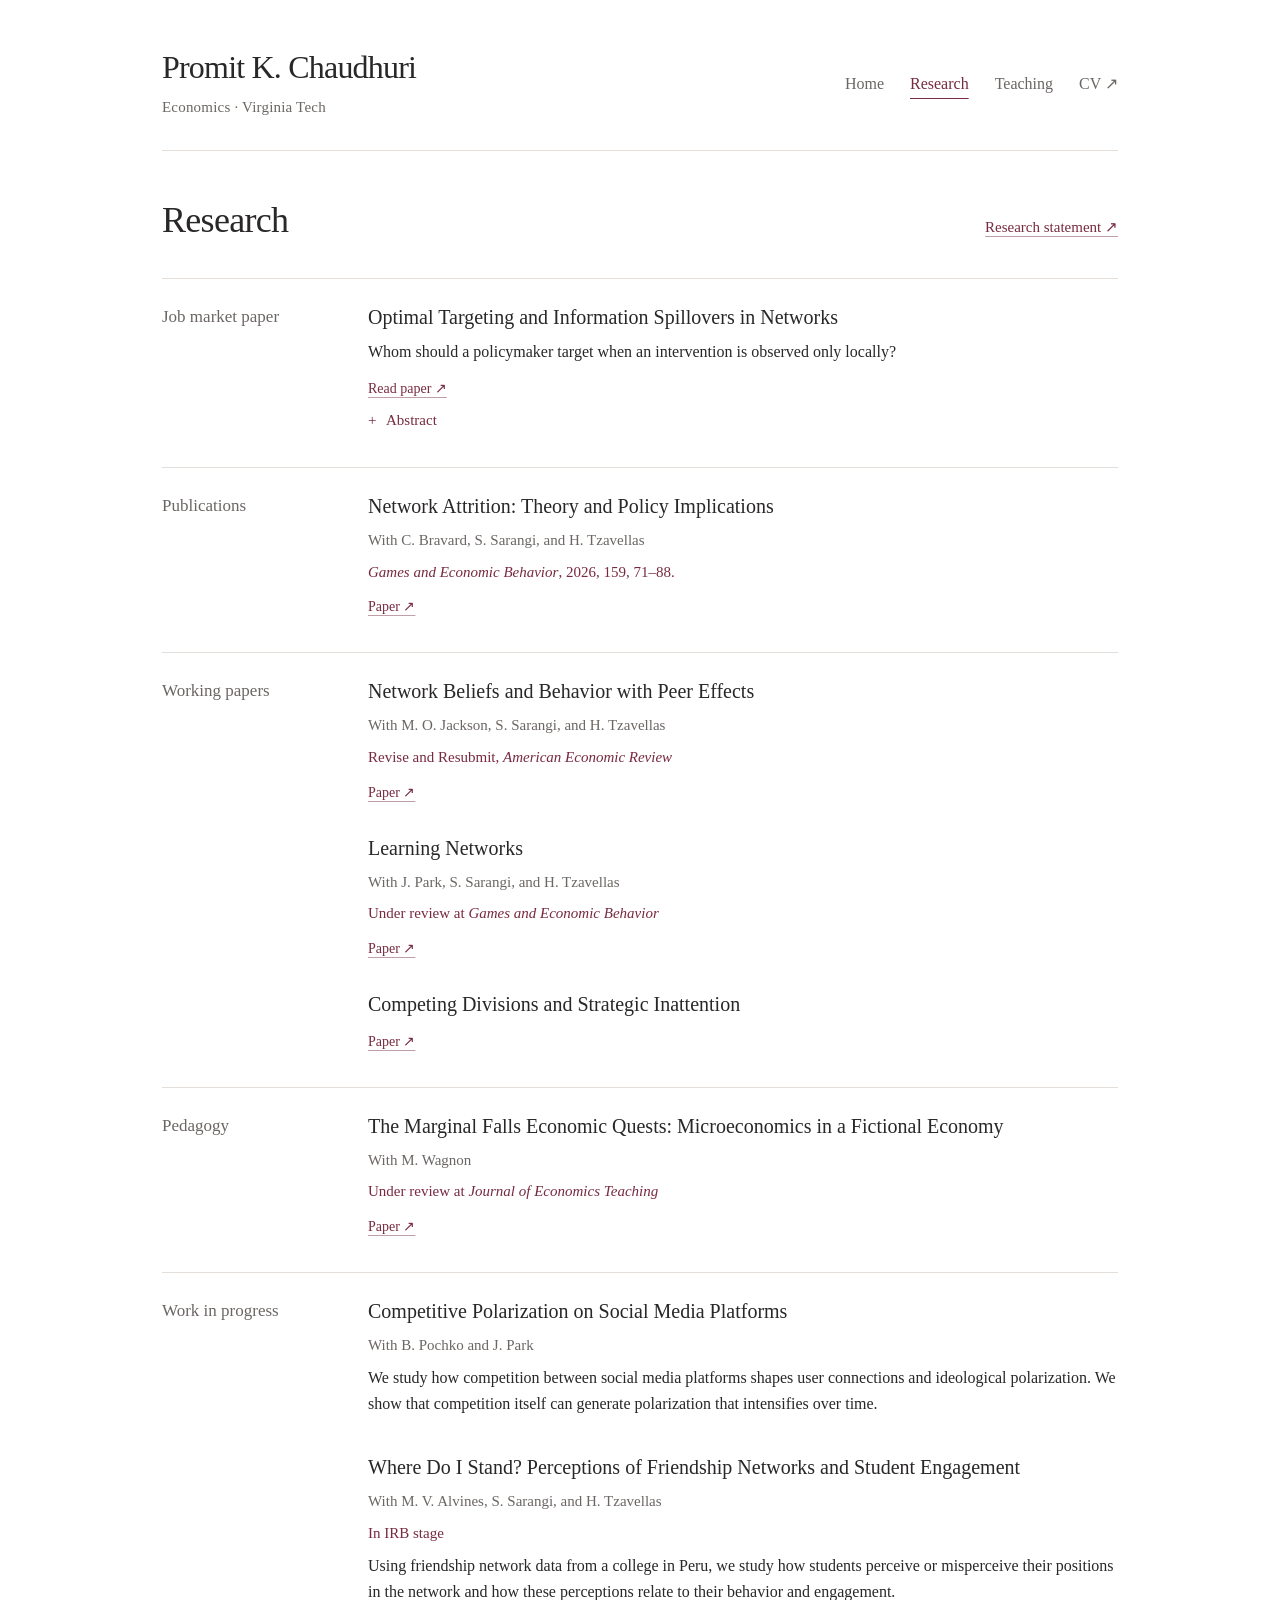
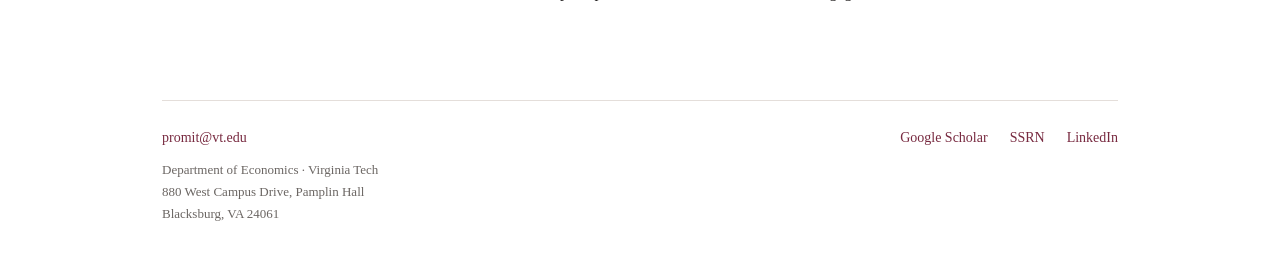
==== research/index.html @ c603f464 "Add research papers and expandable JMP abstract" ====
<!doctype html>
<html lang="en"><head><meta charset="utf-8"><meta name="viewport" content="width=device-width, initial-scale=1"><title>Research | Promit K. Chaudhuri</title><meta name="description" content="Research on networks, game theory, beliefs, and information. Papers by Promit K. Chaudhuri."><meta name="theme-color" content="#ffffff"><link rel="icon" href="../assets/favicon.svg" type="image/svg+xml"><link rel="stylesheet" href="../assets/style.css"><meta property="og:title" content="Research | Promit K. Chaudhuri"><meta property="og:description" content="Research on networks, game theory, beliefs, and information. Papers by Promit K. Chaudhuri."><meta property="og:type" content="website"></head>
<body><a class="skip" href="#main">Skip to content</a><div class="site"><header class="header"><div class="identity"><a href="../index.html" class="name">Promit K. Chaudhuri</a><p>Economics · Virginia Tech</p></div><nav aria-label="Main navigation"><a href="../index.html">Home</a><a href="../research/" class="current" aria-current="page">Research</a><a href="../teaching/">Teaching</a><a href="https://drive.google.com/file/d/14H-Eh-2Era3rM-R32rUMTJbpfiBr0UTq/view">CV ↗</a></nav></header>
<main id="main"><div class="page-heading"><h1>Research</h1><a href="https://drive.google.com/file/d/1G_J1yCYsablwShuq8KaLJvo_XGCaIbyh/view">Research statement ↗</a></div><section class="research-section" id="job-market-paper"><h2>Job market paper</h2><article class="paper"><h3><a href="https://drive.google.com/file/d/1KjEIKVGa2NYc_mQL5tqonnsY8PEgtzRV/view">Optimal Targeting and Information Spillovers in Networks</a></h3><p>Whom should a policymaker target when an intervention is observed only locally?</p><div class="paper-actions"><a href="https://drive.google.com/file/d/1KjEIKVGa2NYc_mQL5tqonnsY8PEgtzRV/view">Read paper ↗</a></div><details><summary>Abstract</summary><p>We study optimal targeting in networks where agents know only their direct connections and removals are locally observed. A fully informed planner chooses a player to remove, thereby determining both which interactions are disrupted and who becomes informed. We show that the effect of removal decomposes into the direct loss of the targeted player’s activity and information spillovers shaped by agents’ beliefs about who else observes the removal. These spillovers can overturn complete-information targeting predictions, making a less-connected player a more effective target than a more influential one. We also identify conditions under which optimal targeting depends on the degrees of the target and her neighbors.</p></details></article></section><section class="research-section"><h2>Publications</h2><article class="paper"><h3><a href="https://papers.ssrn.com/sol3/papers.cfm?abstract_id=5771922">Network Attrition: Theory and Policy Implications</a></h3><p class="coauthors">With C. Bravard, S. Sarangi, and H. Tzavellas</p><p class="status"><em>Games and Economic Behavior</em>, 2026, 159, 71–88.</p><div class="paper-actions"><a href="https://papers.ssrn.com/sol3/papers.cfm?abstract_id=5771922">Paper ↗</a></div></article></section><section class="research-section"><h2>Working papers</h2><article class="paper"><h3><a href="https://papers.ssrn.com/sol3/papers.cfm?abstract_id=5040092">Network Beliefs and Behavior with Peer Effects</a></h3><p class="coauthors">With M. O. Jackson, S. Sarangi, and H. Tzavellas</p><p class="status">Revise and Resubmit, <em>American Economic Review</em></p><div class="paper-actions"><a href="https://papers.ssrn.com/sol3/papers.cfm?abstract_id=5040092">Paper ↗</a></div></article><article class="paper"><h3><a href="https://papers.ssrn.com/sol3/papers.cfm?abstract_id=6819358">Learning Networks</a></h3><p class="coauthors">With J. Park, S. Sarangi, and H. Tzavellas</p><p class="status">Under review at <em>Games and Economic Behavior</em></p><div class="paper-actions"><a href="https://papers.ssrn.com/sol3/papers.cfm?abstract_id=6819358">Paper ↗</a></div></article><article class="paper"><h3><a href="https://drive.google.com/file/d/1c0M4U6HcdyWElwVDs7cWhLvEeSyc_AjD/view">Competing Divisions and Strategic Inattention</a></h3><div class="paper-actions"><a href="https://drive.google.com/file/d/1c0M4U6HcdyWElwVDs7cWhLvEeSyc_AjD/view">Paper ↗</a></div></article></section><section class="research-section"><h2>Pedagogy</h2><article class="paper"><h3><a href="https://papers.ssrn.com/sol3/papers.cfm?abstract_id=7400458">The Marginal Falls Economic Quests: Microeconomics in a Fictional Economy</a></h3><p class="coauthors">With M. Wagnon</p><p class="status">Under review at <em>Journal of Economics Teaching</em></p><div class="paper-actions"><a href="https://papers.ssrn.com/sol3/papers.cfm?abstract_id=7400458">Paper ↗</a></div></article></section><section class="research-section"><h2>Work in progress</h2><article class="paper"><h3>Competitive Polarization on Social Media Platforms</h3><p class="coauthors">With B. Pochko and J. Park</p><p>We study how competition between social media platforms shapes user connections and ideological polarization. We show that competition itself can generate polarization that intensifies over time.</p></article><article class="paper"><h3>Where Do I Stand? Perceptions of Friendship Networks and Student Engagement</h3><p class="coauthors">With M. V. Alvines, S. Sarangi, and H. Tzavellas</p><p class="status">In IRB stage</p><p>Using friendship network data from a college in Peru, we study how students perceive or misperceive their positions in the network and how these perceptions relate to their behavior and engagement.</p></article></section></main>
<footer class="footer"><div><a href="mailto:promit@vt.edu">promit@vt.edu</a><p>Department of Economics · Virginia Tech<br>880 West Campus Drive, Pamplin Hall<br>Blacksburg, VA 24061</p></div><div class="elsewhere"><a href="https://scholar.google.com/citations?hl=en&amp;user=h2QKj5UAAAAJ">Google Scholar</a><a href="https://papers.ssrn.com/sol3/cf_dev/AbsByAuth.cfm?per_id=5896854">SSRN</a><a href="https://www.linkedin.com/in/promit-kanti-chaudhuri-728591126/">LinkedIn</a></div></footer></div></body></html>
---- assets/style.css ----
:root{--ink:#292727;--muted:#6b6663;--accent:#782a40;--line:#e4deda;--paper:#fff;--font:Georgia,'Times New Roman',serif}*{box-sizing:border-box}html{scroll-behavior:smooth}body{margin:0;background:var(--paper);color:var(--ink);font:18px/1.7 var(--font);-webkit-font-smoothing:antialiased}a{color:var(--accent);text-decoration-thickness:1px;text-underline-offset:4px;text-decoration-color:#bfa0a8}a:hover{text-decoration-color:var(--accent);color:#491726}a:focus-visible,summary:focus-visible{outline:2px solid var(--accent);outline-offset:6px}::selection{background:#eedde3}.site{max-width:1040px;margin:0 auto;padding:0 42px}.header{display:flex;justify-content:space-between;align-items:center;gap:28px;padding:48px 0 30px;border-bottom:1px solid var(--line)}.name{font-size:32px;line-height:1.2;letter-spacing:-.8px;color:var(--ink);text-decoration:none}.identity p{font-size:15px;letter-spacing:.2px;margin:7px 0 0;color:var(--muted)}nav{display:flex;gap:26px;font-size:16px}nav a{color:var(--muted);text-decoration:none;padding:8px 0}nav a.current{color:var(--accent);text-decoration:underline;text-decoration-thickness:1px;text-underline-offset:9px}nav a:hover{text-decoration:underline;text-underline-offset:9px}main{padding:48px 0 0;min-height:55vh}.home-layout{display:grid;grid-template-columns:minmax(0,1fr) 236px;gap:68px}.welcome{font-size:27px;font-weight:400;line-height:1.3;margin:0 0 22px}p{margin:0 0 20px}strong{font-weight:600}.profile{padding-top:4px}.profile img{display:block;width:100%;height:auto;aspect-ratio:268/366;object-fit:cover}.profile p{font-size:15px;color:var(--muted);line-height:1.65;margin:18px 0 7px}.profile>a{font-size:15px}.market{color:var(--accent);margin:28px 0 21px;font-size:17px}.document-links{display:flex;flex-wrap:wrap;gap:9px 25px;font-size:15px;line-height:1.7}.footer{border-top:1px solid var(--line);margin:54px 0 0;padding:25px 0 34px;display:flex;justify-content:space-between;gap:32px;font-size:14px;color:var(--muted)}.footer p{font-size:13px;line-height:1.7;margin:9px 0 0}.elsewhere{display:flex;gap:22px;align-items:flex-start}.footer a{text-decoration:none}.footer a:hover{text-decoration:underline}.page-heading{display:flex;justify-content:space-between;align-items:baseline;gap:20px;margin-bottom:36px}.page-heading h1{font-size:36px;font-weight:400;line-height:1.2;letter-spacing:-.7px;margin:0}.page-heading>a{font-size:15px}h2{font-size:21px;font-weight:400;line-height:1.4;margin:0 0 22px}h3{font-size:20px;font-weight:400;line-height:1.45;margin:0 0 7px}.research-section{border-top:1px solid var(--line);padding:24px 0 4px;display:grid;grid-template-columns:170px minmax(0,1fr);column-gap:36px}.research-section h2{grid-column:1;grid-row:1/10;font-size:17px;color:var(--muted);margin:2px 0 0}.paper{grid-column:2;margin-bottom:29px}.paper h3 a{text-decoration:none;color:var(--ink)}.paper h3 a:hover{color:var(--accent);text-decoration:underline}.paper p{font-size:16px;line-height:1.65;margin:7px 0}.paper .coauthors{color:var(--muted);font-size:15px}.paper .status{font-size:15px;color:var(--accent)}.paper-actions{font-size:14px;margin-top:11px}details{font-size:15px;margin-top:8px}summary{color:var(--accent);cursor:pointer;width:fit-content;list-style:none}summary::-webkit-details-marker{display:none}summary:before{content:'+';display:inline-block;width:18px}details[open] summary:before{content:'−'}details p{border-left:1px solid var(--line);padding:6px 0 4px 17px;margin-top:10px!important}.teaching-intro{display:grid;grid-template-columns:minmax(0,1fr) 215px;gap:65px;margin-bottom:40px}.teaching-intro>div>p:first-child{margin-bottom:25px}.teaching-intro h2{font-size:24px;margin-bottom:10px}.teaching-intro img{display:block;width:100%;height:auto}.teaching-section{border-top:1px solid var(--line);padding:26px 0 5px}.teaching-section h2{font-size:23px}.teaching-section h2 span{color:var(--muted);font-size:16px;margin-left:15px}.course{margin:0 0 25px}.course h3{font-size:19px;margin:0}.course p{font-size:15px;color:var(--muted);margin:2px 0}.course>a{font-size:15px}.ta-columns{display:grid;grid-template-columns:1fr 1fr;gap:45px}.ta-columns h3{font-size:17px;color:var(--muted)}.ta-columns ul{list-style:none;padding:0;margin:14px 0 0}.ta-columns li{font-size:17px;margin:0 0 16px;line-height:1.5}.ta-columns li span{display:block;color:var(--muted);font-size:14px}.skip{position:absolute;left:20px;top:-100px;background:white;padding:10px;z-index:10}.skip:focus{top:10px}@media(max-width:800px){.site{padding:0 28px}.header{padding-top:32px;align-items:flex-start;flex-direction:column;gap:18px}nav{gap:28px}.home-layout{gap:34px;grid-template-columns:minmax(0,1fr) 200px}.name{font-size:30px}.research-section{grid-template-columns:140px minmax(0,1fr);gap:20px}.teaching-intro{gap:30px;grid-template-columns:minmax(0,1fr) 190px}.elsewhere{gap:15px}}@media(max-width:600px){body{font-size:17px;line-height:1.7}.site{padding:0 23px}.header{padding:29px 0 21px}.name{font-size:28px}.identity p{font-size:14px}nav{font-size:15px;gap:25px}main{padding-top:32px}.home-layout{display:flex;flex-direction:column;gap:32px}.profile{order:-1;display:grid;grid-template-columns:116px 1fr;column-gap:24px;align-items:start;padding:0}.profile img{grid-row:1/3}.profile p{margin-top:12px;margin-bottom:0;font-size:14px}.profile>a{align-self:start;font-size:14px}.welcome{font-size:25px;margin-bottom:18px}.market{font-size:16px}.document-links{font-size:14px;column-gap:20px}.footer{margin-top:38px;padding-top:23px;flex-direction:column;gap:20px}.elsewhere{flex-wrap:wrap;gap:23px}.page-heading{margin-bottom:29px;display:block}.page-heading h1{font-size:31px;margin-bottom:10px}.research-section{display:block;padding-top:22px}.research-section h2{font-size:15px;color:var(--accent);margin:0 0 20px}.paper h3{font-size:20px}.paper{margin-bottom:30px}.teaching-intro{display:flex;flex-direction:column-reverse;gap:24px}.teaching-intro img{max-width:180px}.teaching-intro h2{font-size:23px}.teaching-section h2 span{display:block;margin:6px 0 0}.ta-columns{grid-template-columns:1fr;gap:20px}}@media(prefers-reduced-motion:reduce){html{scroll-behavior:auto}}@media print{.site{max-width:none;padding:0}.header{padding:0 0 15px}nav,.skip,.footer{display:none}main{padding-top:25px}.home-layout{gap:30px}.profile{width:180px}.paper,.course{break-inside:avoid}details>p{display:block}a{color:inherit;text-decoration:none}}
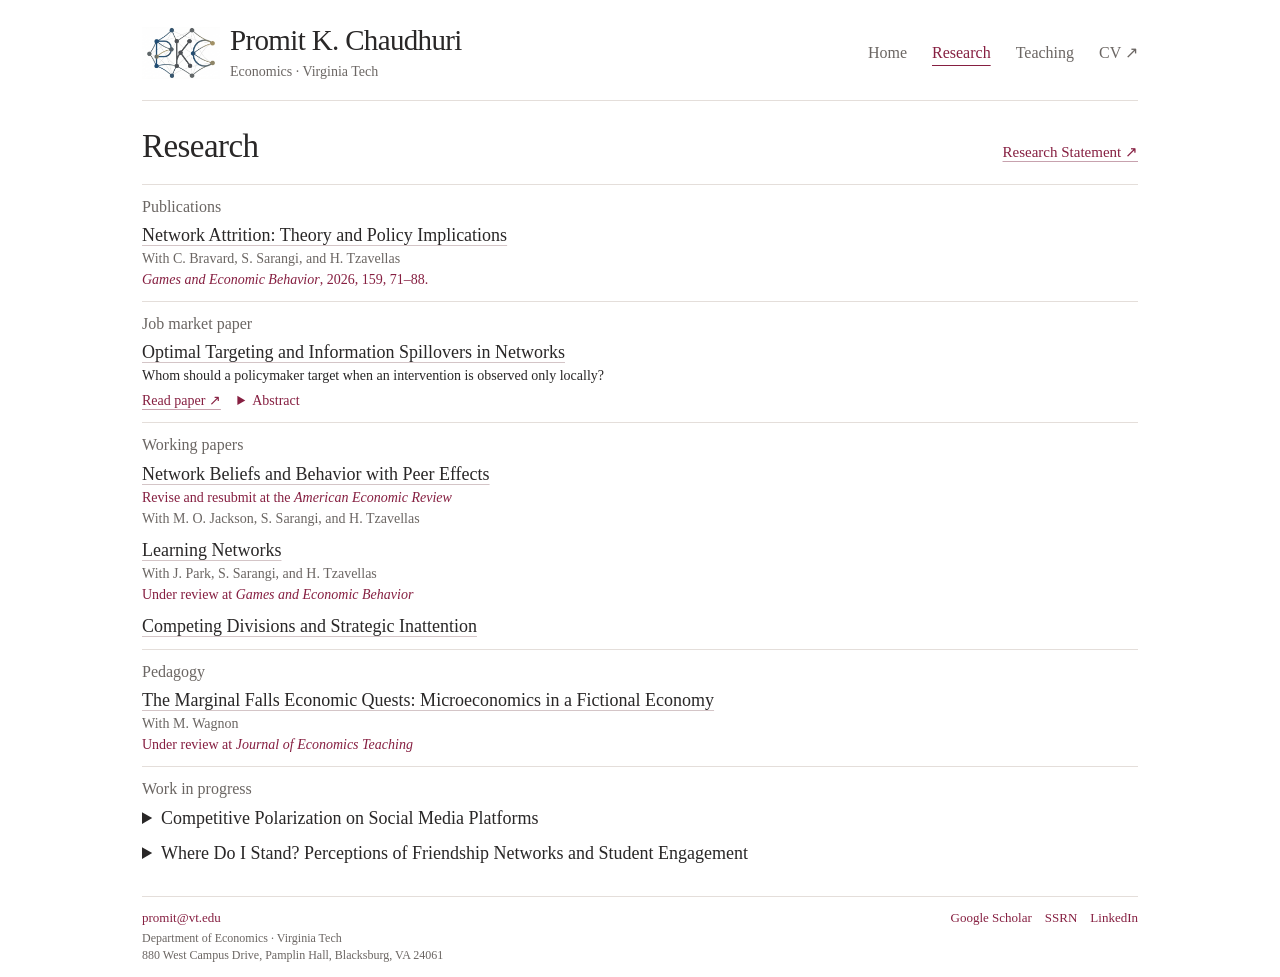
==== commit a1d0e9bc: "Update index.html" ====
--- a/research/index.html
+++ b/research/index.html
@@ -1,5 +1,113 @@
 <!doctype html>
-<html lang="en"><head><meta charset="utf-8"><meta name="viewport" content="width=device-width, initial-scale=1"><title>Research | Promit K. Chaudhuri</title><meta name="description" content="Research on networks, game theory, beliefs, and information. Papers by Promit K. Chaudhuri."><meta name="theme-color" content="#ffffff"><link rel="icon" href="../assets/favicon.svg" type="image/svg+xml"><link rel="stylesheet" href="../assets/style.css"><meta property="og:title" content="Research | Promit K. Chaudhuri"><meta property="og:description" content="Research on networks, game theory, beliefs, and information. Papers by Promit K. Chaudhuri."><meta property="og:type" content="website"></head>
-<body><a class="skip" href="#main">Skip to content</a><div class="site"><header class="header"><div class="identity"><a href="../index.html" class="name">Promit K. Chaudhuri</a><p>Economics · Virginia Tech</p></div><nav aria-label="Main navigation"><a href="../index.html">Home</a><a href="../research/" class="current" aria-current="page">Research</a><a href="../teaching/">Teaching</a><a href="https://drive.google.com/file/d/14H-Eh-2Era3rM-R32rUMTJbpfiBr0UTq/view">CV ↗</a></nav></header>
-<main id="main"><div class="page-heading"><h1>Research</h1><a href="https://drive.google.com/file/d/1G_J1yCYsablwShuq8KaLJvo_XGCaIbyh/view">Research statement ↗</a></div><section class="research-section" id="job-market-paper"><h2>Job market paper</h2><article class="paper"><h3><a href="https://drive.google.com/file/d/1KjEIKVGa2NYc_mQL5tqonnsY8PEgtzRV/view">Optimal Targeting and Information Spillovers in Networks</a></h3><p>Whom should a policymaker target when an intervention is observed only locally?</p><div class="paper-actions"><a href="https://drive.google.com/file/d/1KjEIKVGa2NYc_mQL5tqonnsY8PEgtzRV/view">Read paper ↗</a></div><details><summary>Abstract</summary><p>We study optimal targeting in networks where agents know only their direct connections and removals are locally observed. A fully informed planner chooses a player to remove, thereby determining both which interactions are disrupted and who becomes informed. We show that the effect of removal decomposes into the direct loss of the targeted player’s activity and information spillovers shaped by agents’ beliefs about who else observes the removal. These spillovers can overturn complete-information targeting predictions, making a less-connected player a more effective target than a more influential one. We also identify conditions under which optimal targeting depends on the degrees of the target and her neighbors.</p></details></article></section><section class="research-section"><h2>Publications</h2><article class="paper"><h3><a href="https://papers.ssrn.com/sol3/papers.cfm?abstract_id=5771922">Network Attrition: Theory and Policy Implications</a></h3><p class="coauthors">With C. Bravard, S. Sarangi, and H. Tzavellas</p><p class="status"><em>Games and Economic Behavior</em>, 2026, 159, 71–88.</p><div class="paper-actions"><a href="https://papers.ssrn.com/sol3/papers.cfm?abstract_id=5771922">Paper ↗</a></div></article></section><section class="research-section"><h2>Working papers</h2><article class="paper"><h3><a href="https://papers.ssrn.com/sol3/papers.cfm?abstract_id=5040092">Network Beliefs and Behavior with Peer Effects</a></h3><p class="coauthors">With M. O. Jackson, S. Sarangi, and H. Tzavellas</p><p class="status">Revise and Resubmit, <em>American Economic Review</em></p><div class="paper-actions"><a href="https://papers.ssrn.com/sol3/papers.cfm?abstract_id=5040092">Paper ↗</a></div></article><article class="paper"><h3><a href="https://papers.ssrn.com/sol3/papers.cfm?abstract_id=6819358">Learning Networks</a></h3><p class="coauthors">With J. Park, S. Sarangi, and H. Tzavellas</p><p class="status">Under review at <em>Games and Economic Behavior</em></p><div class="paper-actions"><a href="https://papers.ssrn.com/sol3/papers.cfm?abstract_id=6819358">Paper ↗</a></div></article><article class="paper"><h3><a href="https://drive.google.com/file/d/1c0M4U6HcdyWElwVDs7cWhLvEeSyc_AjD/view">Competing Divisions and Strategic Inattention</a></h3><div class="paper-actions"><a href="https://drive.google.com/file/d/1c0M4U6HcdyWElwVDs7cWhLvEeSyc_AjD/view">Paper ↗</a></div></article></section><section class="research-section"><h2>Pedagogy</h2><article class="paper"><h3><a href="https://papers.ssrn.com/sol3/papers.cfm?abstract_id=7400458">The Marginal Falls Economic Quests: Microeconomics in a Fictional Economy</a></h3><p class="coauthors">With M. Wagnon</p><p class="status">Under review at <em>Journal of Economics Teaching</em></p><div class="paper-actions"><a href="https://papers.ssrn.com/sol3/papers.cfm?abstract_id=7400458">Paper ↗</a></div></article></section><section class="research-section"><h2>Work in progress</h2><article class="paper"><h3>Competitive Polarization on Social Media Platforms</h3><p class="coauthors">With B. Pochko and J. Park</p><p>We study how competition between social media platforms shapes user connections and ideological polarization. We show that competition itself can generate polarization that intensifies over time.</p></article><article class="paper"><h3>Where Do I Stand? Perceptions of Friendship Networks and Student Engagement</h3><p class="coauthors">With M. V. Alvines, S. Sarangi, and H. Tzavellas</p><p class="status">In IRB stage</p><p>Using friendship network data from a college in Peru, we study how students perceive or misperceive their positions in the network and how these perceptions relate to their behavior and engagement.</p></article></section></main>
-<footer class="footer"><div><a href="mailto:promit@vt.edu">promit@vt.edu</a><p>Department of Economics · Virginia Tech<br>880 West Campus Drive, Pamplin Hall<br>Blacksburg, VA 24061</p></div><div class="elsewhere"><a href="https://scholar.google.com/citations?hl=en&amp;user=h2QKj5UAAAAJ">Google Scholar</a><a href="https://papers.ssrn.com/sol3/cf_dev/AbsByAuth.cfm?per_id=5896854">SSRN</a><a href="https://www.linkedin.com/in/promit-kanti-chaudhuri-728591126/">LinkedIn</a></div></footer></div></body></html>
+<html lang="en">
+  <head>
+    <meta charset="utf-8">
+    <meta name="viewport" content="width=device-width, initial-scale=1">
+    <title>Research | Promit K. Chaudhuri</title>
+    <meta name="description" content="Research on networks, game theory, beliefs, and information. Papers by Promit K. Chaudhuri.">
+    <meta name="theme-color" content="#ffffff">
+    <link rel="icon" href="../assets/favicon.svg" type="image/svg+xml">
+    <link rel="stylesheet" href="../assets/style.css">
+    <meta property="og:title" content="Research | Promit K. Chaudhuri">
+    <meta property="og:description" content="Research on networks, game theory, beliefs, and information. Papers by Promit K. Chaudhuri.">
+    <meta property="og:type" content="website">
+  </head>
+  <body>
+    <a class="skip" href="#main">Skip to content</a>
+    <div class="site">
+      <header class="header">
+        <a href="../index.html" class="identity">
+        <img class="header-logo" src="../assets/pkc-logo.png" width="78" height="52" alt="">
+        <span><span class="name">Promit K. Chaudhuri</span><span class="affiliation">Economics · Virginia Tech</span></span>
+        </a>
+        <nav aria-label="Main navigation">
+          <a href="../index.html">Home</a>
+          <a href="../research/" class="current" aria-current="page">Research</a>
+          <a href="../teaching/">Teaching</a>
+          <a href="https://drive.google.com/file/d/14H-Eh-2Era3rM-R32rUMTJbpfiBr0UTq/view">CV ↗</a>
+        </nav>
+      </header>
+      <main id="main" class="research-main">
+        <div class="page-heading">
+          <h1>Research</h1><a href="https://drive.google.com/file/d/1G_J1yCYsablwShuq8KaLJvo_XGCaIbyh/view">Research Statement ↗</a>
+        </div>
+        <section class="research-section">
+          <h2>Publications</h2>
+          <article class="paper">
+            <h3><a href="https://papers.ssrn.com/sol3/papers.cfm?abstract_id=5771922">Network Attrition: Theory and Policy Implications</a>
+            </h3>
+            <p class="coauthors">With C. Bravard, S. Sarangi, and H. Tzavellas</p>
+            <p class="status"><em>Games and Economic Behavior</em>, 2026, 159, 71–88.</p>
+          </article>
+        </section>
+        <section class="research-section" id="job-market-paper">
+          <h2>Job market paper</h2>
+          <article class="paper">
+            <h3><a href="https://drive.google.com/file/d/1KjEIKVGa2NYc_mQL5tqonnsY8PEgtzRV/view">Optimal Targeting and Information Spillovers in Networks</a>
+            </h3>
+            <p>Whom should a policymaker target when an intervention is observed only locally?</p>
+            <div class="paper-actions"><a href="https://drive.google.com/file/d/1KjEIKVGa2NYc_mQL5tqonnsY8PEgtzRV/view">Read paper ↗</a>
+              <details>
+                <summary>Abstract</summary>
+                <p>We study optimal targeting in networks where agents know only their direct connections and removals are locally observed. A fully informed planner chooses a player to remove, thereby determining both which interactions are disrupted and who becomes informed. We show that the effect of removal decomposes into the direct loss of the targeted player’s activity and information spillovers shaped by agents’ beliefs about who else observes the removal. These spillovers can overturn complete-information targeting predictions, making a less-connected player a more effective target than a more influential one. We also identify conditions under which optimal targeting depends on the degrees of the target and her neighbors.</p>
+              </details>
+            </div>
+          </article>
+        </section>
+        <section class="research-section">
+          <h2>Working papers</h2>
+          <article class="paper">
+            <h3><a href="https://papers.ssrn.com/sol3/papers.cfm?abstract_id=5040092">Network Beliefs and Behavior with Peer Effects</a>
+            </h3>
+            <p class="status">Revise and resubmit at the <em>American Economic Review</em>
+            </p>
+            <p class="coauthors">With M. O. Jackson, S. Sarangi, and H. Tzavellas</p>
+          </article>
+          <article class="paper">
+            <h3><a href="https://papers.ssrn.com/sol3/papers.cfm?abstract_id=6819358">Learning Networks</a>
+            </h3>
+            <p class="coauthors">With J. Park, S. Sarangi, and H. Tzavellas</p>
+            <p class="status">Under review at <em>Games and Economic Behavior</em>
+            </p>
+          </article>
+          <article class="paper">
+            <h3><a href="https://drive.google.com/file/d/1c0M4U6HcdyWElwVDs7cWhLvEeSyc_AjD/view">Competing Divisions and Strategic Inattention</a>
+            </h3>
+          </article>
+        </section>
+        <section class="research-section">
+          <h2>Pedagogy</h2>
+          <article class="paper">
+            <h3><a href="https://papers.ssrn.com/sol3/papers.cfm?abstract_id=7400458">The Marginal Falls Economic Quests: Microeconomics in a Fictional Economy</a>
+            </h3>
+            <p class="coauthors">With M. Wagnon</p>
+            <p class="status">Under review at <em>Journal of Economics Teaching</em>
+            </p>
+          </article>
+        </section>
+        <section class="research-section">
+          <h2>Work in progress</h2>
+          <article class="paper">
+            <details class="project">
+              <summary>Competitive Polarization on Social Media Platforms</summary>
+              <p class="coauthors">With B. Pochko and J. Park</p>
+              <p>We study how competition between social media platforms shapes user connections and ideological polarization. We show that competition itself can generate polarization that intensifies over time.</p>
+            </details>
+          </article>
+          <article class="paper">
+            <details class="project">
+              <summary>Where Do I Stand? Perceptions of Friendship Networks and Student Engagement</summary>
+              <p class="coauthors">With M. V. Alvines, S. Sarangi, and H. Tzavellas</p>
+              <p class="status">In IRB stage</p>
+              <p>Using friendship network data from a college in Peru, we study how students perceive or misperceive their positions in the network and how these perceptions relate to their behavior and engagement.</p>
+            </details>
+          </article>
+        </section>
+      </main>
+      <footer class="footer">
+        <div><a href="mailto:promit@vt.edu">promit@vt.edu</a><p>Department of Economics · Virginia Tech<br>880 West Campus Drive, Pamplin Hall, Blacksburg, VA 24061</p></div>
+        <div class="elsewhere"><a href="https://scholar.google.com/citations?hl=en&amp;user=h2QKj5UAAAAJ">Google Scholar</a><a href="https://papers.ssrn.com/sol3/cf_dev/AbsByAuth.cfm?per_id=5896854">SSRN</a><a href="https://www.linkedin.com/in/promit-kanti-chaudhuri-728591126/">LinkedIn</a></div>
+      </footer>
+    </div>
+  </body>
+</html>
--- a/assets/style.css
+++ b/assets/style.css
@@ -1 +1,179 @@
-:root{--ink:#292727;--muted:#6b6663;--accent:#782a40;--line:#e4deda;--paper:#fff;--font:Georgia,'Times New Roman',serif}*{box-sizing:border-box}html{scroll-behavior:smooth}body{margin:0;background:var(--paper);color:var(--ink);font:18px/1.7 var(--font);-webkit-font-smoothing:antialiased}a{color:var(--accent);text-decoration-thickness:1px;text-underline-offset:4px;text-decoration-color:#bfa0a8}a:hover{text-decoration-color:var(--accent);color:#491726}a:focus-visible,summary:focus-visible{outline:2px solid var(--accent);outline-offset:6px}::selection{background:#eedde3}.site{max-width:1040px;margin:0 auto;padding:0 42px}.header{display:flex;justify-content:space-between;align-items:center;gap:28px;padding:48px 0 30px;border-bottom:1px solid var(--line)}.name{font-size:32px;line-height:1.2;letter-spacing:-.8px;color:var(--ink);text-decoration:none}.identity p{font-size:15px;letter-spacing:.2px;margin:7px 0 0;color:var(--muted)}nav{display:flex;gap:26px;font-size:16px}nav a{color:var(--muted);text-decoration:none;padding:8px 0}nav a.current{color:var(--accent);text-decoration:underline;text-decoration-thickness:1px;text-underline-offset:9px}nav a:hover{text-decoration:underline;text-underline-offset:9px}main{padding:48px 0 0;min-height:55vh}.home-layout{display:grid;grid-template-columns:minmax(0,1fr) 236px;gap:68px}.welcome{font-size:27px;font-weight:400;line-height:1.3;margin:0 0 22px}p{margin:0 0 20px}strong{font-weight:600}.profile{padding-top:4px}.profile img{display:block;width:100%;height:auto;aspect-ratio:268/366;object-fit:cover}.profile p{font-size:15px;color:var(--muted);line-height:1.65;margin:18px 0 7px}.profile>a{font-size:15px}.market{color:var(--accent);margin:28px 0 21px;font-size:17px}.document-links{display:flex;flex-wrap:wrap;gap:9px 25px;font-size:15px;line-height:1.7}.footer{border-top:1px solid var(--line);margin:54px 0 0;padding:25px 0 34px;display:flex;justify-content:space-between;gap:32px;font-size:14px;color:var(--muted)}.footer p{font-size:13px;line-height:1.7;margin:9px 0 0}.elsewhere{display:flex;gap:22px;align-items:flex-start}.footer a{text-decoration:none}.footer a:hover{text-decoration:underline}.page-heading{display:flex;justify-content:space-between;align-items:baseline;gap:20px;margin-bottom:36px}.page-heading h1{font-size:36px;font-weight:400;line-height:1.2;letter-spacing:-.7px;margin:0}.page-heading>a{font-size:15px}h2{font-size:21px;font-weight:400;line-height:1.4;margin:0 0 22px}h3{font-size:20px;font-weight:400;line-height:1.45;margin:0 0 7px}.research-section{border-top:1px solid var(--line);padding:24px 0 4px;display:grid;grid-template-columns:170px minmax(0,1fr);column-gap:36px}.research-section h2{grid-column:1;grid-row:1/10;font-size:17px;color:var(--muted);margin:2px 0 0}.paper{grid-column:2;margin-bottom:29px}.paper h3 a{text-decoration:none;color:var(--ink)}.paper h3 a:hover{color:var(--accent);text-decoration:underline}.paper p{font-size:16px;line-height:1.65;margin:7px 0}.paper .coauthors{color:var(--muted);font-size:15px}.paper .status{font-size:15px;color:var(--accent)}.paper-actions{font-size:14px;margin-top:11px}details{font-size:15px;margin-top:8px}summary{color:var(--accent);cursor:pointer;width:fit-content;list-style:none}summary::-webkit-details-marker{display:none}summary:before{content:'+';display:inline-block;width:18px}details[open] summary:before{content:'−'}details p{border-left:1px solid var(--line);padding:6px 0 4px 17px;margin-top:10px!important}.teaching-intro{display:grid;grid-template-columns:minmax(0,1fr) 215px;gap:65px;margin-bottom:40px}.teaching-intro>div>p:first-child{margin-bottom:25px}.teaching-intro h2{font-size:24px;margin-bottom:10px}.teaching-intro img{display:block;width:100%;height:auto}.teaching-section{border-top:1px solid var(--line);padding:26px 0 5px}.teaching-section h2{font-size:23px}.teaching-section h2 span{color:var(--muted);font-size:16px;margin-left:15px}.course{margin:0 0 25px}.course h3{font-size:19px;margin:0}.course p{font-size:15px;color:var(--muted);margin:2px 0}.course>a{font-size:15px}.ta-columns{display:grid;grid-template-columns:1fr 1fr;gap:45px}.ta-columns h3{font-size:17px;color:var(--muted)}.ta-columns ul{list-style:none;padding:0;margin:14px 0 0}.ta-columns li{font-size:17px;margin:0 0 16px;line-height:1.5}.ta-columns li span{display:block;color:var(--muted);font-size:14px}.skip{position:absolute;left:20px;top:-100px;background:white;padding:10px;z-index:10}.skip:focus{top:10px}@media(max-width:800px){.site{padding:0 28px}.header{padding-top:32px;align-items:flex-start;flex-direction:column;gap:18px}nav{gap:28px}.home-layout{gap:34px;grid-template-columns:minmax(0,1fr) 200px}.name{font-size:30px}.research-section{grid-template-columns:140px minmax(0,1fr);gap:20px}.teaching-intro{gap:30px;grid-template-columns:minmax(0,1fr) 190px}.elsewhere{gap:15px}}@media(max-width:600px){body{font-size:17px;line-height:1.7}.site{padding:0 23px}.header{padding:29px 0 21px}.name{font-size:28px}.identity p{font-size:14px}nav{font-size:15px;gap:25px}main{padding-top:32px}.home-layout{display:flex;flex-direction:column;gap:32px}.profile{order:-1;display:grid;grid-template-columns:116px 1fr;column-gap:24px;align-items:start;padding:0}.profile img{grid-row:1/3}.profile p{margin-top:12px;margin-bottom:0;font-size:14px}.profile>a{align-self:start;font-size:14px}.welcome{font-size:25px;margin-bottom:18px}.market{font-size:16px}.document-links{font-size:14px;column-gap:20px}.footer{margin-top:38px;padding-top:23px;flex-direction:column;gap:20px}.elsewhere{flex-wrap:wrap;gap:23px}.page-heading{margin-bottom:29px;display:block}.page-heading h1{font-size:31px;margin-bottom:10px}.research-section{display:block;padding-top:22px}.research-section h2{font-size:15px;color:var(--accent);margin:0 0 20px}.paper h3{font-size:20px}.paper{margin-bottom:30px}.teaching-intro{display:flex;flex-direction:column-reverse;gap:24px}.teaching-intro img{max-width:180px}.teaching-intro h2{font-size:23px}.teaching-section h2 span{display:block;margin:6px 0 0}.ta-columns{grid-template-columns:1fr;gap:20px}}@media(prefers-reduced-motion:reduce){html{scroll-behavior:auto}}@media print{.site{max-width:none;padding:0}.header{padding:0 0 15px}nav,.skip,.footer{display:none}main{padding-top:25px}.home-layout{gap:30px}.profile{width:180px}.paper,.course{break-inside:avoid}details>p{display:block}a{color:inherit;text-decoration:none}}
+:root {
+  --ink: #292727;
+  --muted: #6b6663;
+  --accent: #861f41;
+  --line: #e4deda;
+  --font: Georgia, "Times New Roman", serif;
+}
+
+* { box-sizing: border-box; }
+body {
+  margin: 0;
+  background: #fff;
+  color: var(--ink);
+  font: 17px/1.55 var(--font);
+}
+a {
+  color: var(--accent);
+  text-decoration-thickness: 1px;
+  text-underline-offset: 4px;
+  text-decoration-color: #c7a2ae;
+}
+a:hover { color: #54122a; text-decoration-color: currentColor; }
+:focus-visible { outline: 2px solid var(--accent); outline-offset: 4px; }
+::selection { background: #eedde3; }
+
+.site { max-width: 1080px; margin: 0 auto; padding: 0 42px; }
+.header {
+  display: flex;
+  justify-content: space-between;
+  align-items: center;
+  gap: 24px;
+  padding: 24px 0 17px;
+  border-bottom: 1px solid var(--line);
+}
+.identity {
+  display: flex;
+  align-items: center;
+  gap: 10px;
+  color: var(--ink);
+  text-decoration: none;
+}
+.header-logo {
+  width: 78px;
+  height: 52px;
+  object-fit: cover;
+  flex: none;
+}
+.name { display: block; font-size: 29px; line-height: 1.14; letter-spacing: -.65px; }
+.affiliation { display: block; margin-top: 4px; color: var(--muted); font-size: 14px; }
+nav { display: flex; flex-wrap: wrap; gap: 5px 25px; font-size: 16px; }
+nav a { color: var(--muted); text-decoration: none; padding: 5px 0; }
+nav a.current, nav a:hover { color: var(--accent); text-decoration: underline; text-underline-offset: 7px; }
+
+main { padding: 25px 0 0; }
+h1, h2, h3 { font-weight: 400; line-height: 1.27; }
+h1 { margin: 0; font-size: 33px; letter-spacing: -.55px; }
+h2 { margin: 0; font-size: 21px; }
+h3 { margin: 0; font-size: 18px; }
+p { margin: 0 0 11px; }
+.home-layout {
+  display: grid;
+  grid-template-columns: minmax(0, 1fr) clamp(176px, 20vw, 229px);
+  align-items: start;
+  gap: clamp(28px, 5vw, 62px);
+}
+.intro { grid-area: 1 / 1; }
+.intro h1 { font-size: 27px; margin: 0 0 10px; }
+.portrait {
+  grid-area: 1 / 2;
+  display: block;
+  width: 100%;
+  height: auto;
+}
+.accent-link { color: var(--accent); font-weight: 700; }
+.market { color: var(--accent); margin: 16px 0 10px; }
+.document-links { display: flex; flex-wrap: wrap; gap: 4px 21px; font-size: 14px; }
+
+.page-heading {
+  display: flex;
+  align-items: baseline;
+  justify-content: space-between;
+  flex-wrap: wrap;
+  gap: 6px 22px;
+  margin-bottom: 16px;
+}
+.page-heading > a { font-size: 15px; }
+.research-section, .teaching-section { border-top: 1px solid var(--line); padding: 12px 0 11px; }
+.research-section h2 { font-size: 16px; margin-bottom: 7px; color: var(--muted); }
+.paper + .paper { margin-top: 10px; }
+.paper h3 a { color: var(--ink); text-decoration-color: #d4c5c7; }
+.paper h3 a:hover { color: var(--accent); }
+.paper p { font-size: 14px; line-height: 1.4; margin: 2px 0 0; }
+.paper .coauthors { color: var(--muted); }
+.paper .status { color: var(--accent); }
+.paper-actions { margin-top: 4px; font-size: 14px; }
+.paper-actions > a { display: inline-block; margin-right: 13px; }
+.paper-actions > details { display: inline; }
+summary { color: var(--accent); cursor: pointer; }
+.paper-actions summary { display: inline list-item; }
+.paper-actions details[open] { display: block; margin-top: 5px; }
+.paper-actions details p, .project > p { max-width: 75ch; }
+.paper-actions details p { margin-top: 7px; border-left: 1px solid var(--line); padding-left: 12px; }
+.project summary { color: var(--ink); font-size: 18px; line-height: 1.35; }
+.project summary:hover { color: var(--accent); }
+
+.teaching-layout { display: grid; grid-template-columns: minmax(0, 1fr) 225px; gap: 42px; align-items: start; }
+.teaching-section h2 { font-size: 19px; margin-bottom: 7px; }
+.teaching-section h2 span { margin-left: 9px; color: var(--muted); font-size: 14px; }
+.course + .course { margin-top: 6px; }
+.course h3 { display: inline; font-size: 16px; }
+.course p { display: inline; margin-left: 7px; color: var(--muted); font-size: 13px; }
+.course > a { display: inline-block; margin-left: 7px; font-size: 13px; }
+.course .document-links { margin-top: 2px; }
+.ta-columns { display: grid; grid-template-columns: 1fr 1.3fr; gap: 18px; }
+.ta-columns h3 { font-size: 15px; color: var(--muted); }
+.ta-columns ul { list-style: none; padding: 0; margin: 4px 0 0; }
+.ta-columns li { margin-bottom: 2px; font-size: 14px; line-height: 1.45; }
+.ta-columns li span { color: var(--muted); font-size: 12px; white-space: nowrap; }
+.teaching-aside img { display: block; width: 100%; height: 208px; object-fit: cover; object-position: 50% 32%; }
+.teaching-project { margin-top: 12px; }
+.teaching-project h2 { font-size: 18px; }
+.teaching-project p { font-size: 14px; line-height: 1.45; margin: 5px 0; }
+.teaching-project a { font-size: 14px; }
+
+.footer {
+  display: flex;
+  justify-content: space-between;
+  align-items: baseline;
+  gap: 10px 24px;
+  border-top: 1px solid var(--line);
+  margin: 20px 0 0;
+  padding: 11px 0 13px;
+  font-size: 13px;
+  color: var(--muted);
+}
+.footer p { margin: 2px 0 0; font-size: 12px; line-height: 1.4; }
+.footer a { text-decoration: none; }
+.footer a:hover { text-decoration: underline; }
+.elsewhere { display: flex; gap: 13px; flex-wrap: wrap; }
+.skip { position: absolute; top: -100px; left: 15px; padding: 8px; background: white; z-index: 2; }
+.skip:focus { top: 8px; }
+
+@media (min-width: 621px) and (max-height: 780px) {
+  .research-main .research-section { padding: 7px 0 7px; }
+  .research-main .paper + .paper { margin-top: 7px; }
+  .research-main .page-heading { margin-bottom: 13px; }
+}
+
+@media (max-width: 820px) {
+  .site { padding: 0 27px; }
+  .header { flex-wrap: wrap; gap: 8px 20px; }
+  .teaching-layout { gap: 24px; grid-template-columns: minmax(0, 1fr) 185px; }
+}
+@media (max-width: 620px) {
+  .site { padding: 0 20px; }
+  .header { padding: 16px 0 13px; }
+  .header-logo { width: 58px; height: 42px; }
+  .name { font-size: 24px; }
+  nav { gap: 5px 21px; font-size: 15px; }
+  main { padding-top: 19px; }
+  .home-layout { display: flow-root; }
+  .portrait { float: right; width: clamp(86px, 28vw, 140px); margin: 0 0 10px 16px; }
+  .teaching-layout { display: block; }
+  .teaching-aside { margin-top: 14px; }
+  .teaching-aside img { max-width: 225px; }
+  .ta-columns { gap: 12px; }
+  .footer { flex-wrap: wrap; }
+}
+@media (max-width: 360px) {
+  .name { font-size: 22px; }
+  .ta-columns { grid-template-columns: 1fr; }
+}
+@media print {
+  .site { max-width: none; padding: 0; }
+  .header { padding-top: 0; }
+  nav, .skip, .footer { display: none; }
+  .paper, .course { break-inside: avoid; }
+  a { color: inherit; }
+}
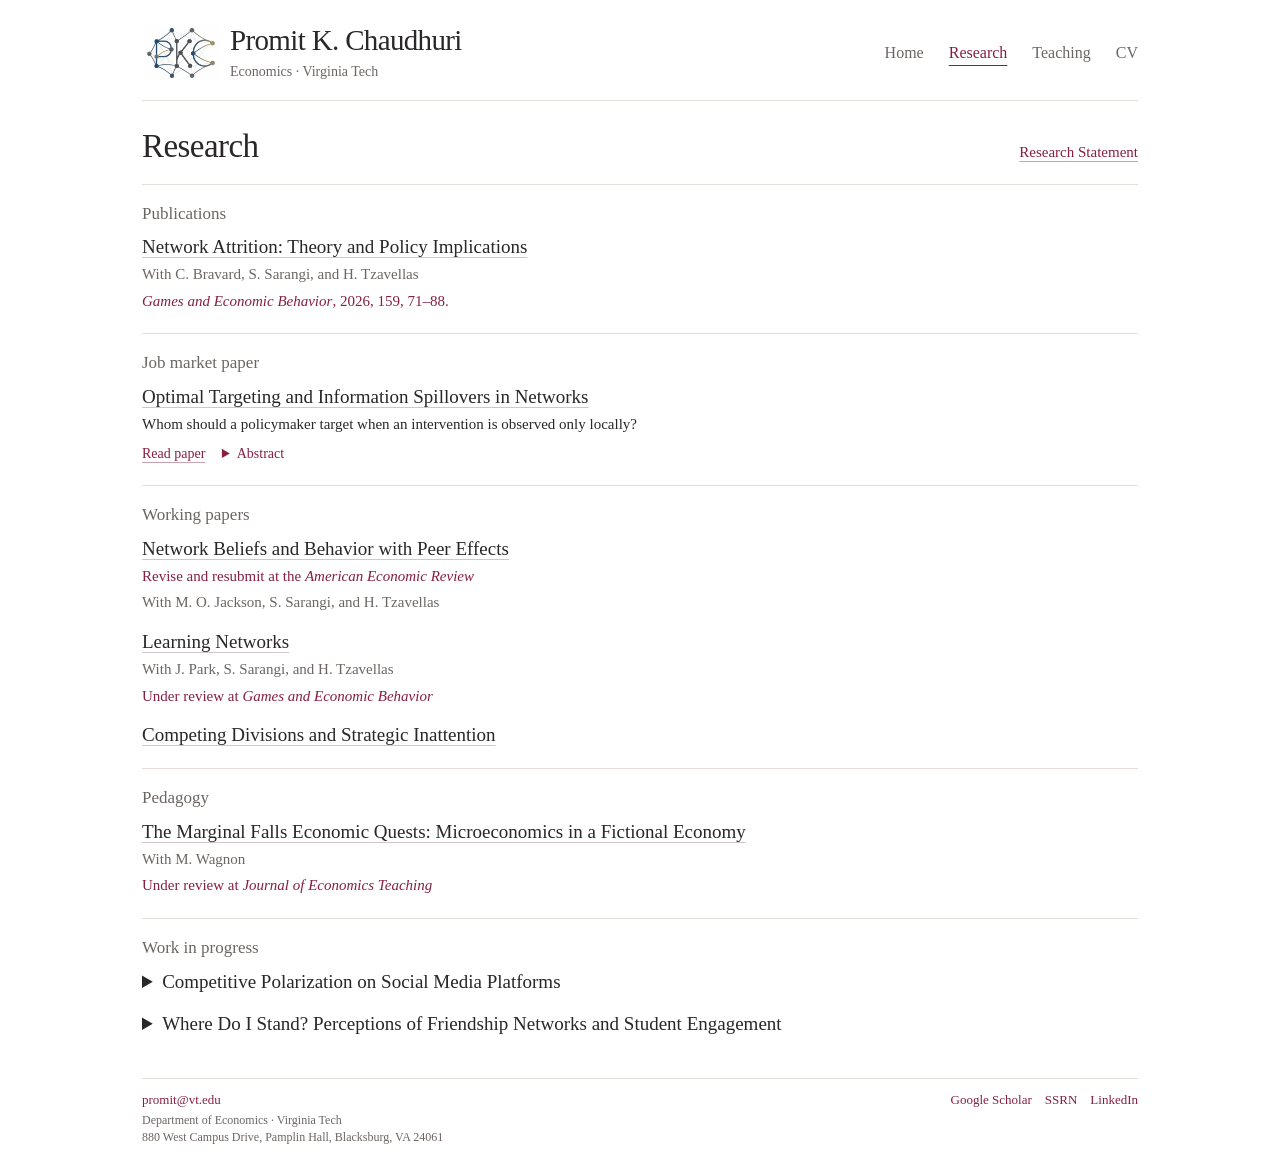
==== commit 6322d915: "Add files via upload" ====
--- a/research/index.html
+++ b/research/index.html
@@ -6,7 +6,7 @@
     <title>Research | Promit K. Chaudhuri</title>
     <meta name="description" content="Research on networks, game theory, beliefs, and information. Papers by Promit K. Chaudhuri.">
     <meta name="theme-color" content="#ffffff">
-    <link rel="icon" href="../assets/favicon.svg" type="image/svg+xml">
+    <link rel="icon" href="../assets/favicon.png" type="image/png" sizes="64x64">
     <link rel="stylesheet" href="../assets/style.css">
     <meta property="og:title" content="Research | Promit K. Chaudhuri">
     <meta property="og:description" content="Research on networks, game theory, beliefs, and information. Papers by Promit K. Chaudhuri.">
@@ -24,12 +24,12 @@
           <a href="../index.html">Home</a>
           <a href="../research/" class="current" aria-current="page">Research</a>
           <a href="../teaching/">Teaching</a>
-          <a href="https://drive.google.com/file/d/14H-Eh-2Era3rM-R32rUMTJbpfiBr0UTq/view">CV ↗</a>
+          <a href="https://drive.google.com/file/d/14H-Eh-2Era3rM-R32rUMTJbpfiBr0UTq/view">CV</a>
         </nav>
       </header>
       <main id="main" class="research-main">
         <div class="page-heading">
-          <h1>Research</h1><a href="https://drive.google.com/file/d/1G_J1yCYsablwShuq8KaLJvo_XGCaIbyh/view">Research Statement ↗</a>
+          <h1>Research</h1><a href="https://drive.google.com/file/d/1G_J1yCYsablwShuq8KaLJvo_XGCaIbyh/view">Research Statement</a>
         </div>
         <section class="research-section">
           <h2>Publications</h2>
@@ -46,7 +46,7 @@
             <h3><a href="https://drive.google.com/file/d/1KjEIKVGa2NYc_mQL5tqonnsY8PEgtzRV/view">Optimal Targeting and Information Spillovers in Networks</a>
             </h3>
             <p>Whom should a policymaker target when an intervention is observed only locally?</p>
-            <div class="paper-actions"><a href="https://drive.google.com/file/d/1KjEIKVGa2NYc_mQL5tqonnsY8PEgtzRV/view">Read paper ↗</a>
+            <div class="paper-actions"><a href="https://drive.google.com/file/d/1KjEIKVGa2NYc_mQL5tqonnsY8PEgtzRV/view">Read paper</a>
               <details>
                 <summary>Abstract</summary>
                 <p>We study optimal targeting in networks where agents know only their direct connections and removals are locally observed. A fully informed planner chooses a player to remove, thereby determining both which interactions are disrupted and who becomes informed. We show that the effect of removal decomposes into the direct loss of the targeted player’s activity and information spillovers shaped by agents’ beliefs about who else observes the removal. These spillovers can overturn complete-information targeting predictions, making a less-connected player a more effective target than a more influential one. We also identify conditions under which optimal targeting depends on the degrees of the target and her neighbors.</p>
--- a/assets/style.css
+++ b/assets/style.css
@@ -70,6 +70,10 @@
   display: block;
   width: 100%;
   height: auto;
+  padding: 5px;
+  border: 1px solid #ded6d2;
+  background: #fff;
+  box-shadow: 0 2px 9px rgb(41 39 39 / 8%);
 }
 .accent-link { color: var(--accent); font-weight: 700; }
 .market { color: var(--accent); margin: 16px 0 10px; }
@@ -84,15 +88,17 @@
   margin-bottom: 16px;
 }
 .page-heading > a { font-size: 15px; }
-.research-section, .teaching-section { border-top: 1px solid var(--line); padding: 12px 0 11px; }
-.research-section h2 { font-size: 16px; margin-bottom: 7px; color: var(--muted); }
-.paper + .paper { margin-top: 10px; }
+.research-section, .teaching-section { border-top: 1px solid var(--line); }
+.research-section { padding: 18px 0 21px; }
+.research-section h2 { font-size: 17px; margin-bottom: 11px; color: var(--muted); }
+.paper + .paper { margin-top: 16px; }
+.paper h3, .project summary { font-size: 19px; }
 .paper h3 a { color: var(--ink); text-decoration-color: #d4c5c7; }
 .paper h3 a:hover { color: var(--accent); }
-.paper p { font-size: 14px; line-height: 1.4; margin: 2px 0 0; }
+.paper p { font-size: 15px; line-height: 1.5; margin: 4px 0 0; }
 .paper .coauthors { color: var(--muted); }
 .paper .status { color: var(--accent); }
-.paper-actions { margin-top: 4px; font-size: 14px; }
+.paper-actions { margin-top: 7px; font-size: 14px; }
 .paper-actions > a { display: inline-block; margin-right: 13px; }
 .paper-actions > details { display: inline; }
 summary { color: var(--accent); cursor: pointer; }
@@ -100,12 +106,18 @@
 .paper-actions details[open] { display: block; margin-top: 5px; }
 .paper-actions details p, .project > p { max-width: 75ch; }
 .paper-actions details p { margin-top: 7px; border-left: 1px solid var(--line); padding-left: 12px; }
-.project summary { color: var(--ink); font-size: 18px; line-height: 1.35; }
+.project summary { color: var(--ink); line-height: 1.35; }
 .project summary:hover { color: var(--accent); }
 
 .teaching-layout { display: grid; grid-template-columns: minmax(0, 1fr) 225px; gap: 42px; align-items: start; }
-.teaching-section h2 { font-size: 19px; margin-bottom: 7px; }
-.teaching-section h2 span { margin-left: 9px; color: var(--muted); font-size: 14px; }
+.teaching-documents { font-size: 15px; }
+.teaching-section { padding: 15px 0 17px; }
+.teaching-section h2 { font-size: 19px; margin-bottom: 10px; }
+.teaching-section h2 span { color: var(--muted); font-size: 16px; }
+.instructor-courses { list-style: none; margin: 0; padding: 0; }
+.course-meta { margin-left: 6px; color: var(--muted); font-size: 13px; }
+.course-project { margin-top: 4px; max-width: 58ch; font-size: 14px; }
+.course .course-project p { display: block; margin: 0 0 3px; font-size: inherit; color: var(--muted); }
 .course + .course { margin-top: 6px; }
 .course h3 { display: inline; font-size: 16px; }
 .course p { display: inline; margin-left: 7px; color: var(--muted); font-size: 13px; }
@@ -116,11 +128,8 @@
 .ta-columns ul { list-style: none; padding: 0; margin: 4px 0 0; }
 .ta-columns li { margin-bottom: 2px; font-size: 14px; line-height: 1.45; }
 .ta-columns li span { color: var(--muted); font-size: 12px; white-space: nowrap; }
-.teaching-aside img { display: block; width: 100%; height: 208px; object-fit: cover; object-position: 50% 32%; }
-.teaching-project { margin-top: 12px; }
-.teaching-project h2 { font-size: 18px; }
-.teaching-project p { font-size: 14px; line-height: 1.45; margin: 5px 0; }
-.teaching-project a { font-size: 14px; }
+
+.teaching-photo { display: block; width: 100%; height: auto; }
 
 .footer {
   display: flex;
@@ -140,12 +149,6 @@
 .skip { position: absolute; top: -100px; left: 15px; padding: 8px; background: white; z-index: 2; }
 .skip:focus { top: 8px; }
 
-@media (min-width: 621px) and (max-height: 780px) {
-  .research-main .research-section { padding: 7px 0 7px; }
-  .research-main .paper + .paper { margin-top: 7px; }
-  .research-main .page-heading { margin-bottom: 13px; }
-}
-
 @media (max-width: 820px) {
   .site { padding: 0 27px; }
   .header { flex-wrap: wrap; gap: 8px 20px; }
@@ -161,8 +164,7 @@
   .home-layout { display: flow-root; }
   .portrait { float: right; width: clamp(86px, 28vw, 140px); margin: 0 0 10px 16px; }
   .teaching-layout { display: block; }
-  .teaching-aside { margin-top: 14px; }
-  .teaching-aside img { max-width: 225px; }
+  .teaching-photo { width: 165px; margin-top: 12px; }
   .ta-columns { gap: 12px; }
   .footer { flex-wrap: wrap; }
 }
